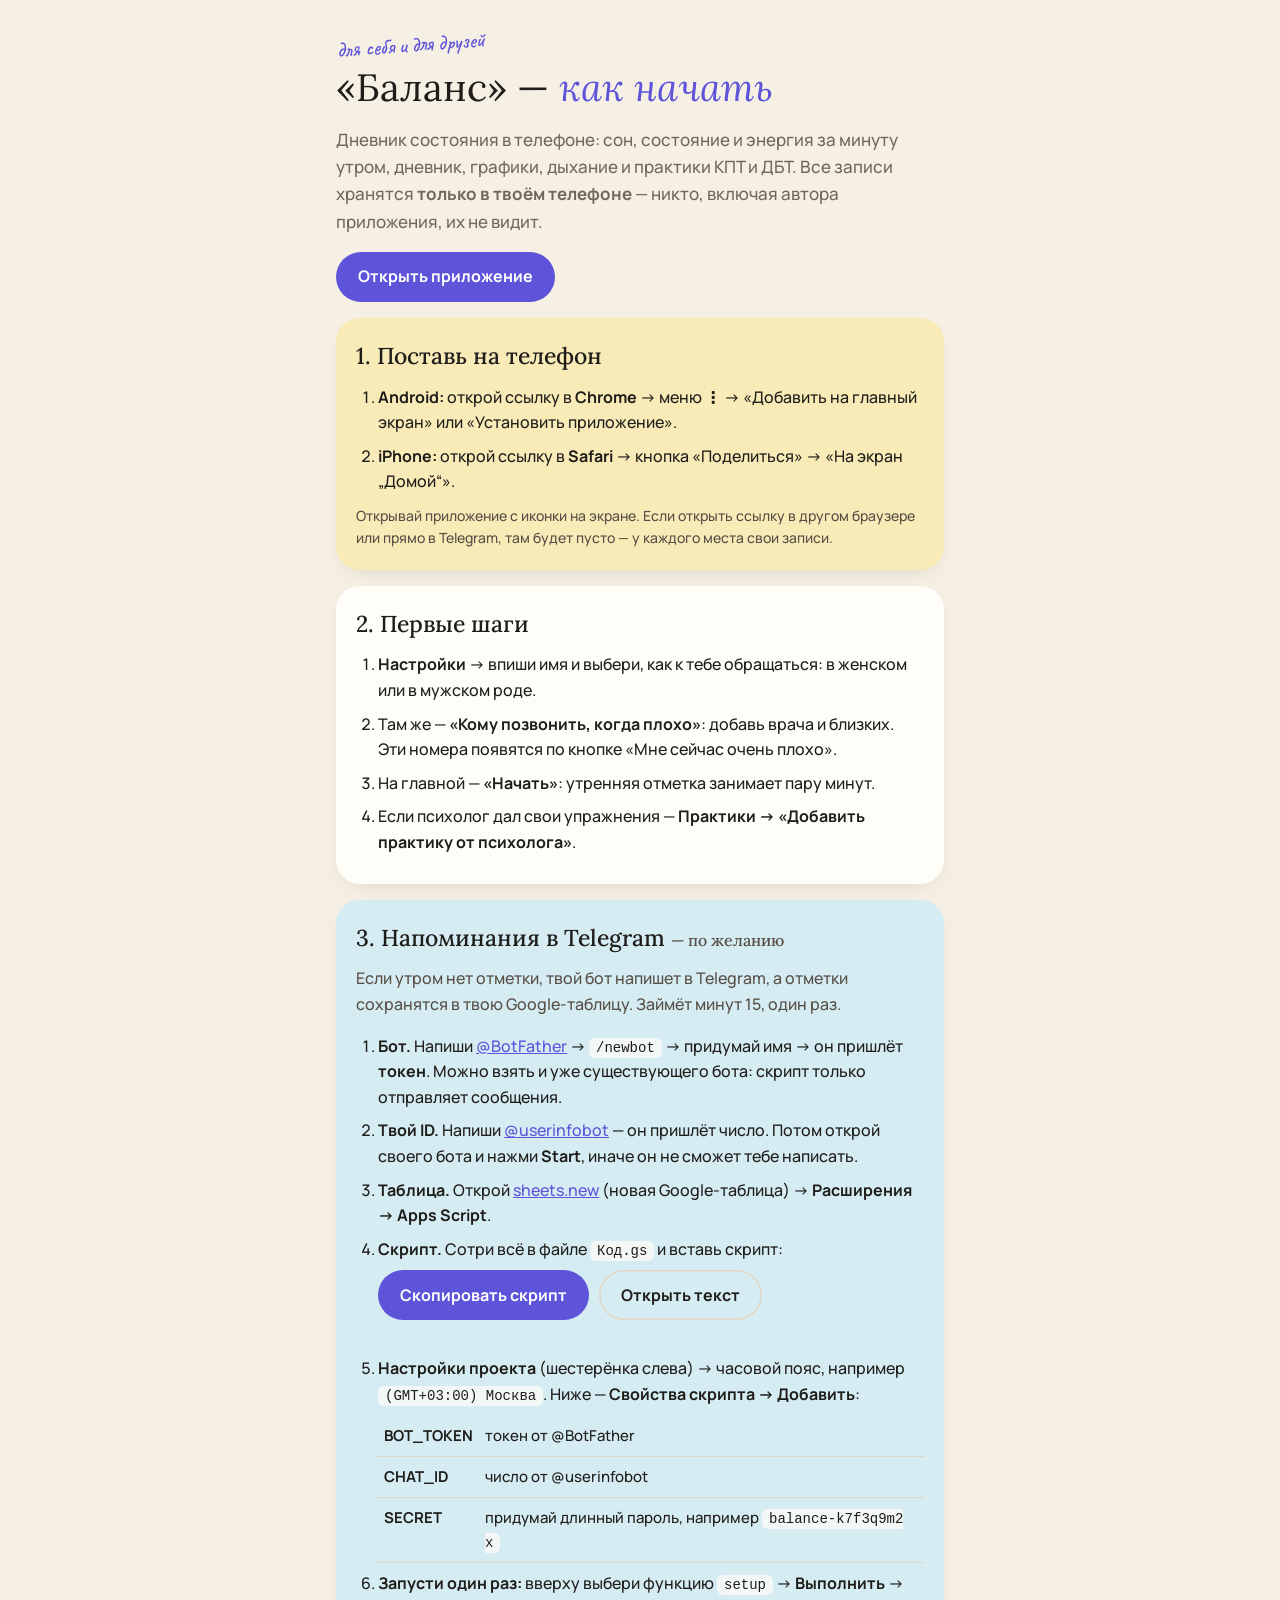
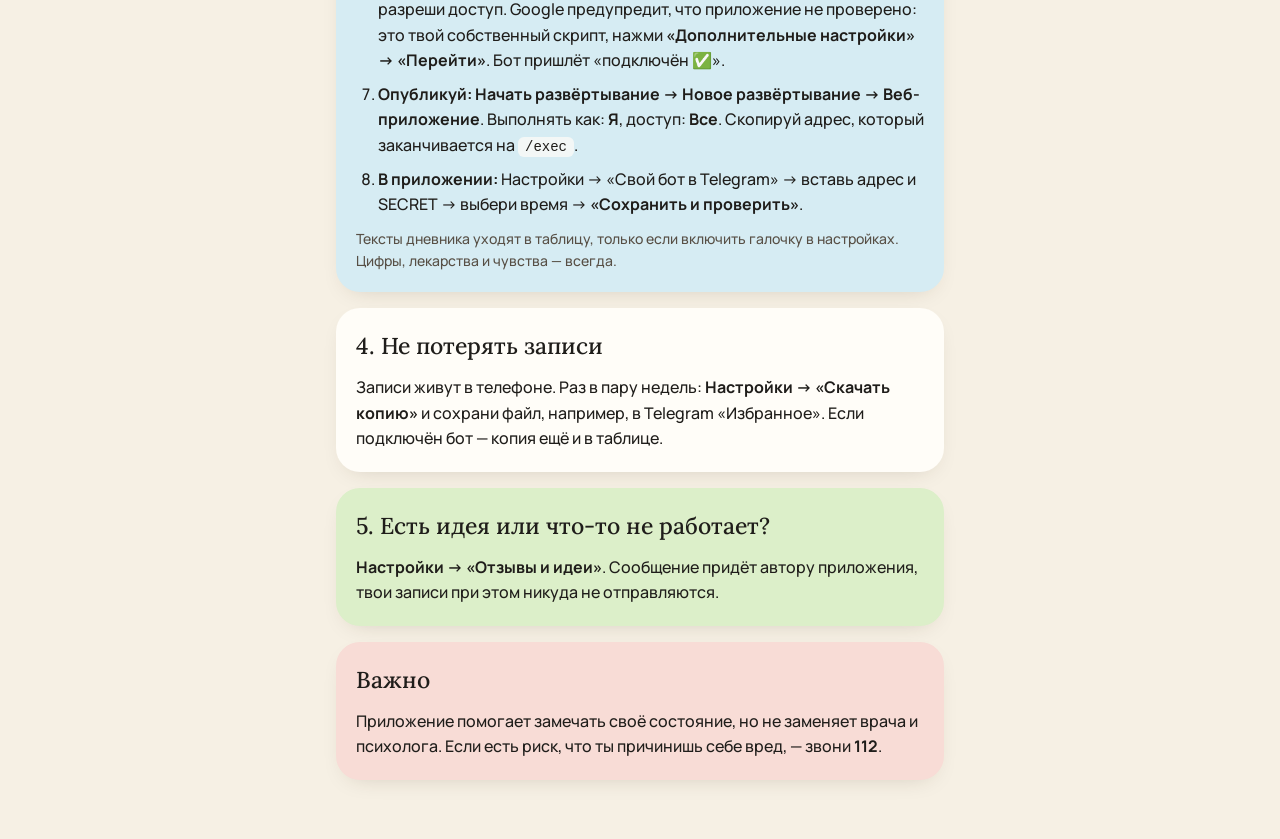
==== guide.html @ 8ed51afc "Общая версия для других людей: свои практики, обращение, отзывы, инструкция - Практики от психолога " ====
<!doctype html>
<html lang="ru">
<head>
  <meta charset="utf-8">
  <meta name="viewport" content="width=device-width, initial-scale=1, viewport-fit=cover">
  <meta name="robots" content="noindex, nofollow">
  <title>Баланс — как начать</title>
  <link rel="icon" href="icons/icon.svg" type="image/svg+xml">
  <link rel="preconnect" href="https://fonts.googleapis.com">
  <link rel="preconnect" href="https://fonts.gstatic.com" crossorigin>
  <link rel="stylesheet" href="https://fonts.googleapis.com/css2?family=Caveat:wght@600&family=Lora:ital,wght@0,400;0,500;1,400&family=Manrope:wght@500;600;700&display=swap">
  <style>
    :root {
      --bg: #F6F0E4; --surface: #FFFDF8; --surface-2: #EDE5D6; --text: #1F1D1A; --muted: #6F685E;
      --line: #E0D6C4; --accent: #5E54D9; --accent-ink: #fff; --accent-soft: #E7E3FA;
      --p-yellow: #F8EBB8; --p-blue: #D6ECF3; --p-pink: #F8DCD6; --p-green: #DCEFC9;
      color-scheme: light;
    }
    @media (prefers-color-scheme: dark) {
      :root { --bg: #1B1A1F; --surface: #26252B; --surface-2: #312F37; --text: #F2EEE6; --muted: #A7A097; --line: #3A3841; --accent: #A79CFF; --accent-ink: #17161C; --accent-soft: #35304D; color-scheme: dark; }
    }
    * { box-sizing: border-box; }
    body { margin: 0; background: var(--bg); color: var(--text); font: 500 16px/1.6 "Manrope", system-ui, sans-serif; -webkit-font-smoothing: antialiased; }
    main { max-width: 640px; margin: 0 auto; padding: 28px 16px 60px; }
    h1 { font-family: "Lora", Georgia, serif; font-weight: 400; font-size: 38px; line-height: 1.1; margin: 4px 0 12px; }
    h1 em { color: var(--accent); }
    h2 { font-family: "Lora", Georgia, serif; font-weight: 500; font-size: 23px; margin: 0 0 10px; }
    .hand { font-family: "Caveat", cursive; font-size: 22px; color: var(--accent); display: inline-block; transform: rotate(-4deg); }
    .lead { color: var(--muted); font-size: 17px; }
    section { background: var(--surface); border-radius: 24px; padding: 20px; margin-top: 16px; box-shadow: 0 8px 24px -14px rgba(60, 45, 20, .25); }
    section.pastel { color: #1F1D1A; }
    section.pastel .muted { color: #574F45; }
    .yellow { background: var(--p-yellow); } .blue { background: var(--p-blue); } .pink { background: var(--p-pink); } .green { background: var(--p-green); }
    ol { margin: 0; padding-left: 22px; } li { margin: 8px 0; }
    .muted { color: var(--muted); }
    .btn { display: inline-flex; align-items: center; justify-content: center; gap: 8px; min-height: 50px; padding: 0 22px; border: 0; border-radius: 999px; background: var(--accent); color: var(--accent-ink); font: inherit; font-weight: 700; text-decoration: none; cursor: pointer; }
    .btn.ghost { background: transparent; color: inherit; box-shadow: inset 0 0 0 1.5px var(--line); }
    .row { display: flex; gap: 10px; flex-wrap: wrap; margin-top: 14px; }
    code { background: var(--surface-2); padding: 2px 7px; border-radius: 6px; font-size: 14px; word-break: break-all; }
    section.pastel code { background: rgba(255, 253, 248, .7); }
    table { width: 100%; border-collapse: collapse; font-size: 15px; margin-top: 8px; }
    td { padding: 8px 6px; border-bottom: 1px solid var(--line); vertical-align: top; }
    td:first-child { white-space: nowrap; font-weight: 700; }
    .step { font-weight: 700; }
    .note { font-size: 14px; color: var(--muted); margin: 10px 0 0; }
    .status { font-size: 14px; min-height: 20px; margin: 8px 0 0; }
    a { color: var(--accent); }
  </style>
</head>
<body>
<main>
  <span class="hand">для себя и для друзей</span>
  <h1>«Баланс» — <em>как начать</em></h1>
  <p class="lead">Дневник состояния в телефоне: сон, состояние и энергия за минуту утром, дневник, графики, дыхание и практики КПТ и ДБТ. Все записи хранятся <b>только в твоём телефоне</b> — никто, включая автора приложения, их не видит.</p>
  <div class="row"><a class="btn" href="./">Открыть приложение</a></div>

  <section class="pastel yellow">
    <h2>1. Поставь на телефон</h2>
    <ol>
      <li><span class="step">Android:</span> открой ссылку в <b>Chrome</b> → меню <b>⋮</b> → «Добавить на главный экран» или «Установить приложение».</li>
      <li><span class="step">iPhone:</span> открой ссылку в <b>Safari</b> → кнопка «Поделиться» → «На экран „Домой“».</li>
    </ol>
    <p class="note muted">Открывай приложение с иконки на экране. Если открыть ссылку в другом браузере или прямо в Telegram, там будет пусто — у каждого места свои записи.</p>
  </section>

  <section>
    <h2>2. Первые шаги</h2>
    <ol>
      <li><b>Настройки</b> → впиши имя и выбери, как к тебе обращаться: в женском или в мужском роде.</li>
      <li>Там же — <b>«Кому позвонить, когда плохо»</b>: добавь врача и близких. Эти номера появятся по кнопке «Мне сейчас очень плохо».</li>
      <li>На главной — <b>«Начать»</b>: утренняя отметка занимает пару минут.</li>
      <li>Если психолог дал свои упражнения — <b>Практики → «Добавить практику от психолога»</b>.</li>
    </ol>
  </section>

  <section class="pastel blue" id="bot">
    <h2>3. Напоминания в Telegram <span class="muted" style="font-size:16px">— по желанию</span></h2>
    <p class="muted" style="margin-top:0">Если утром нет отметки, твой бот напишет в Telegram, а отметки сохранятся в твою Google-таблицу. Займёт минут 15, один раз.</p>
    <ol>
      <li><b>Бот.</b> Напиши <a href="https://t.me/BotFather">@BotFather</a> → <code>/newbot</code> → придумай имя → он пришлёт <b>токен</b>. Можно взять и уже существующего бота: скрипт только отправляет сообщения.</li>
      <li><b>Твой ID.</b> Напиши <a href="https://t.me/userinfobot">@userinfobot</a> — он пришлёт число. Потом открой своего бота и нажми <b>Start</b>, иначе он не сможет тебе написать.</li>
      <li><b>Таблица.</b> Открой <a href="https://sheets.new">sheets.new</a> (новая Google-таблица) → <b>Расширения → Apps Script</b>.</li>
      <li><b>Скрипт.</b> Сотри всё в файле <code>Код.gs</code> и вставь скрипт:
        <div class="row" style="margin-top:8px">
          <button class="btn" id="copy">Скопировать скрипт</button>
          <a class="btn ghost" href="share/balance-bot.txt" target="_blank">Открыть текст</a>
        </div>
        <p class="status" id="copy-status"></p>
      </li>
      <li><b>Настройки проекта</b> (шестерёнка слева) → часовой пояс, например <code>(GMT+03:00) Москва</code>. Ниже — <b>Свойства скрипта → Добавить</b>:
        <table>
          <tr><td>BOT_TOKEN</td><td>токен от @BotFather</td></tr>
          <tr><td>CHAT_ID</td><td>число от @userinfobot</td></tr>
          <tr><td>SECRET</td><td>придумай длинный пароль, например <code>balance-k7f3q9m2x</code></td></tr>
        </table>
      </li>
      <li><b>Запусти один раз:</b> вверху выбери функцию <code>setup</code> → <b>Выполнить</b> → разреши доступ. Google предупредит, что приложение не проверено: это твой собственный скрипт, нажми <b>«Дополнительные настройки» → «Перейти»</b>. Бот пришлёт «подключён ✅».</li>
      <li><b>Опубликуй:</b> <b>Начать развёртывание → Новое развёртывание → Веб-приложение</b>. Выполнять как: <b>Я</b>, доступ: <b>Все</b>. Скопируй адрес, который заканчивается на <code>/exec</code>.</li>
      <li><b>В приложении:</b> Настройки → «Свой бот в Telegram» → вставь адрес и SECRET → выбери время → <b>«Сохранить и проверить»</b>.</li>
    </ol>
    <p class="note muted">Тексты дневника уходят в таблицу, только если включить галочку в настройках. Цифры, лекарства и чувства — всегда.</p>
  </section>

  <section>
    <h2>4. Не потерять записи</h2>
    <p style="margin:0">Записи живут в телефоне. Раз в пару недель: <b>Настройки → «Скачать копию»</b> и сохрани файл, например, в Telegram «Избранное». Если подключён бот — копия ещё и в таблице.</p>
  </section>

  <section class="pastel green">
    <h2>5. Есть идея или что-то не работает?</h2>
    <p style="margin:0"><b>Настройки → «Отзывы и идеи»</b>. Сообщение придёт автору приложения, твои записи при этом никуда не отправляются.</p>
  </section>

  <section class="pastel pink">
    <h2>Важно</h2>
    <p style="margin:0">Приложение помогает замечать своё состояние, но не заменяет врача и психолога. Если есть риск, что ты причинишь себе вред, — звони <b>112</b>.</p>
  </section>
</main>
<script>
  // Копируем текст скрипта в буфер обмена, чтобы вставить его в Apps Script
  document.getElementById('copy').onclick = async () => {
    const status = document.getElementById('copy-status');
    try {
      const text = await fetch('share/balance-bot.txt', { cache: 'no-cache' }).then((r) => {
        if (!r.ok) throw new Error(r.status);
        return r.text();
      });
      await navigator.clipboard.writeText(text);
      status.textContent = 'Скопировано ✓ Теперь вставь в Apps Script.';
    } catch (e) {
      status.textContent = 'Не получилось скопировать — нажми «Открыть текст», выдели всё и скопируй.';
    }
  };
</script>
</body>
</html>
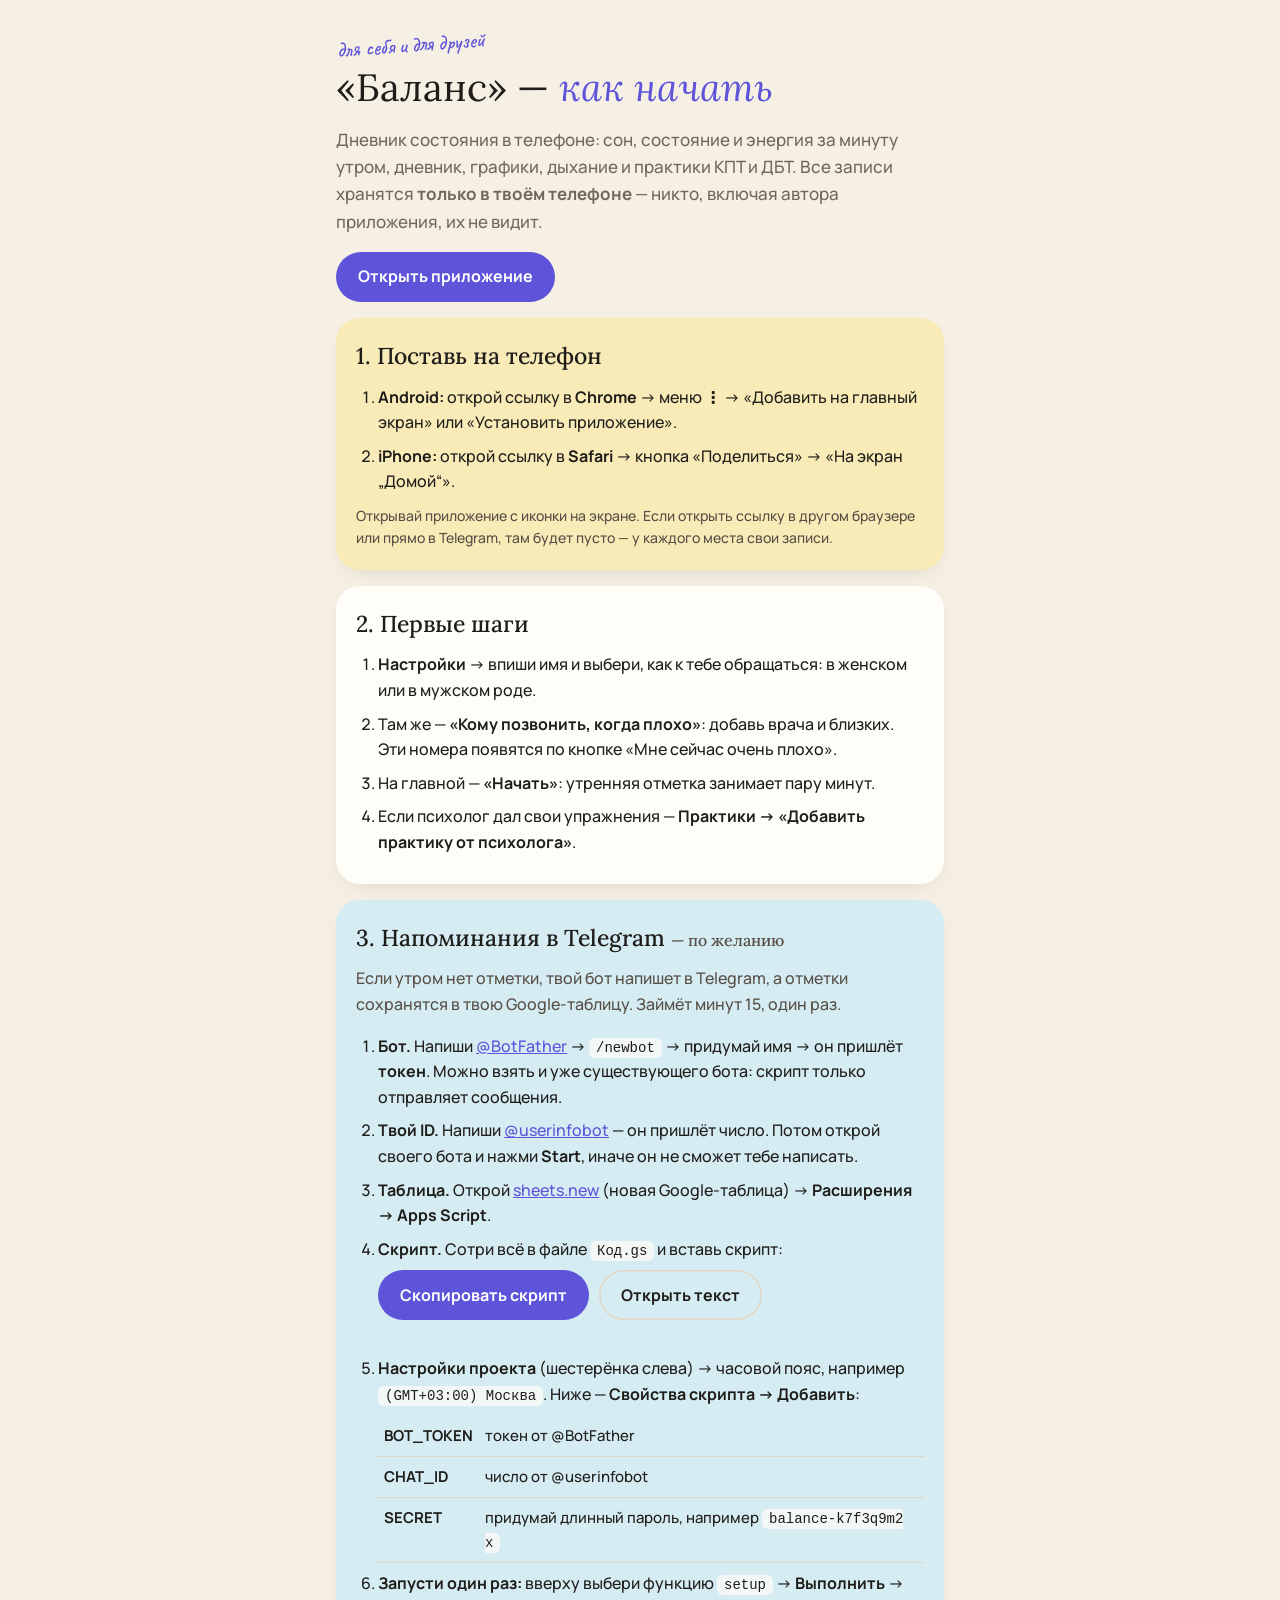
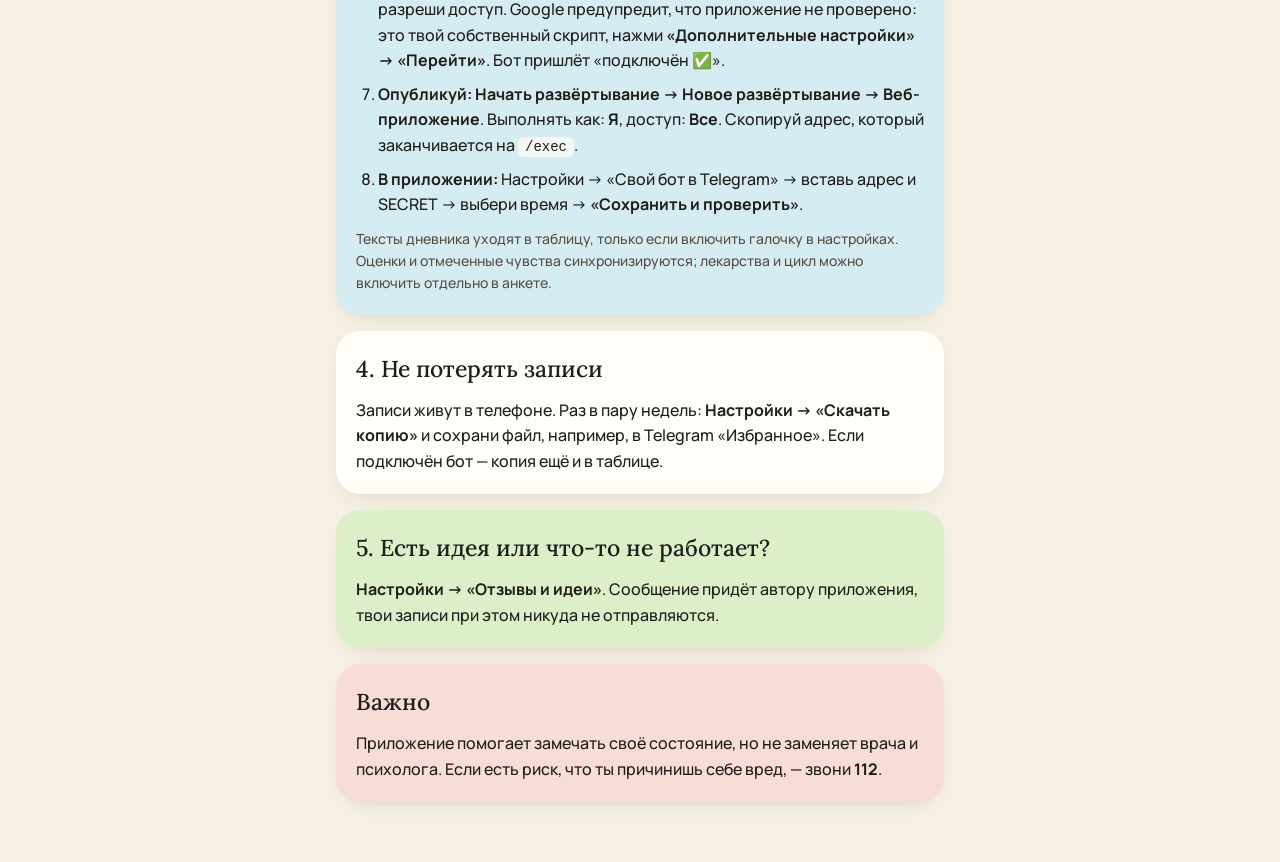
==== commit 4f1d9bf0: "Update guide for optional tracking questionnaire" ====
--- a/guide.html
+++ b/guide.html
@@ -98,7 +98,7 @@
       <li><b>Опубликуй:</b> <b>Начать развёртывание → Новое развёртывание → Веб-приложение</b>. Выполнять как: <b>Я</b>, доступ: <b>Все</b>. Скопируй адрес, который заканчивается на <code>/exec</code>.</li>
       <li><b>В приложении:</b> Настройки → «Свой бот в Telegram» → вставь адрес и SECRET → выбери время → <b>«Сохранить и проверить»</b>.</li>
     </ol>
-    <p class="note muted">Тексты дневника уходят в таблицу, только если включить галочку в настройках. Цифры, лекарства и чувства — всегда.</p>
+    <p class="note muted">Тексты дневника уходят в таблицу, только если включить галочку в настройках. Оценки и отмеченные чувства синхронизируются; лекарства и цикл можно включить отдельно в анкете.</p>
   </section>
 
   <section>
